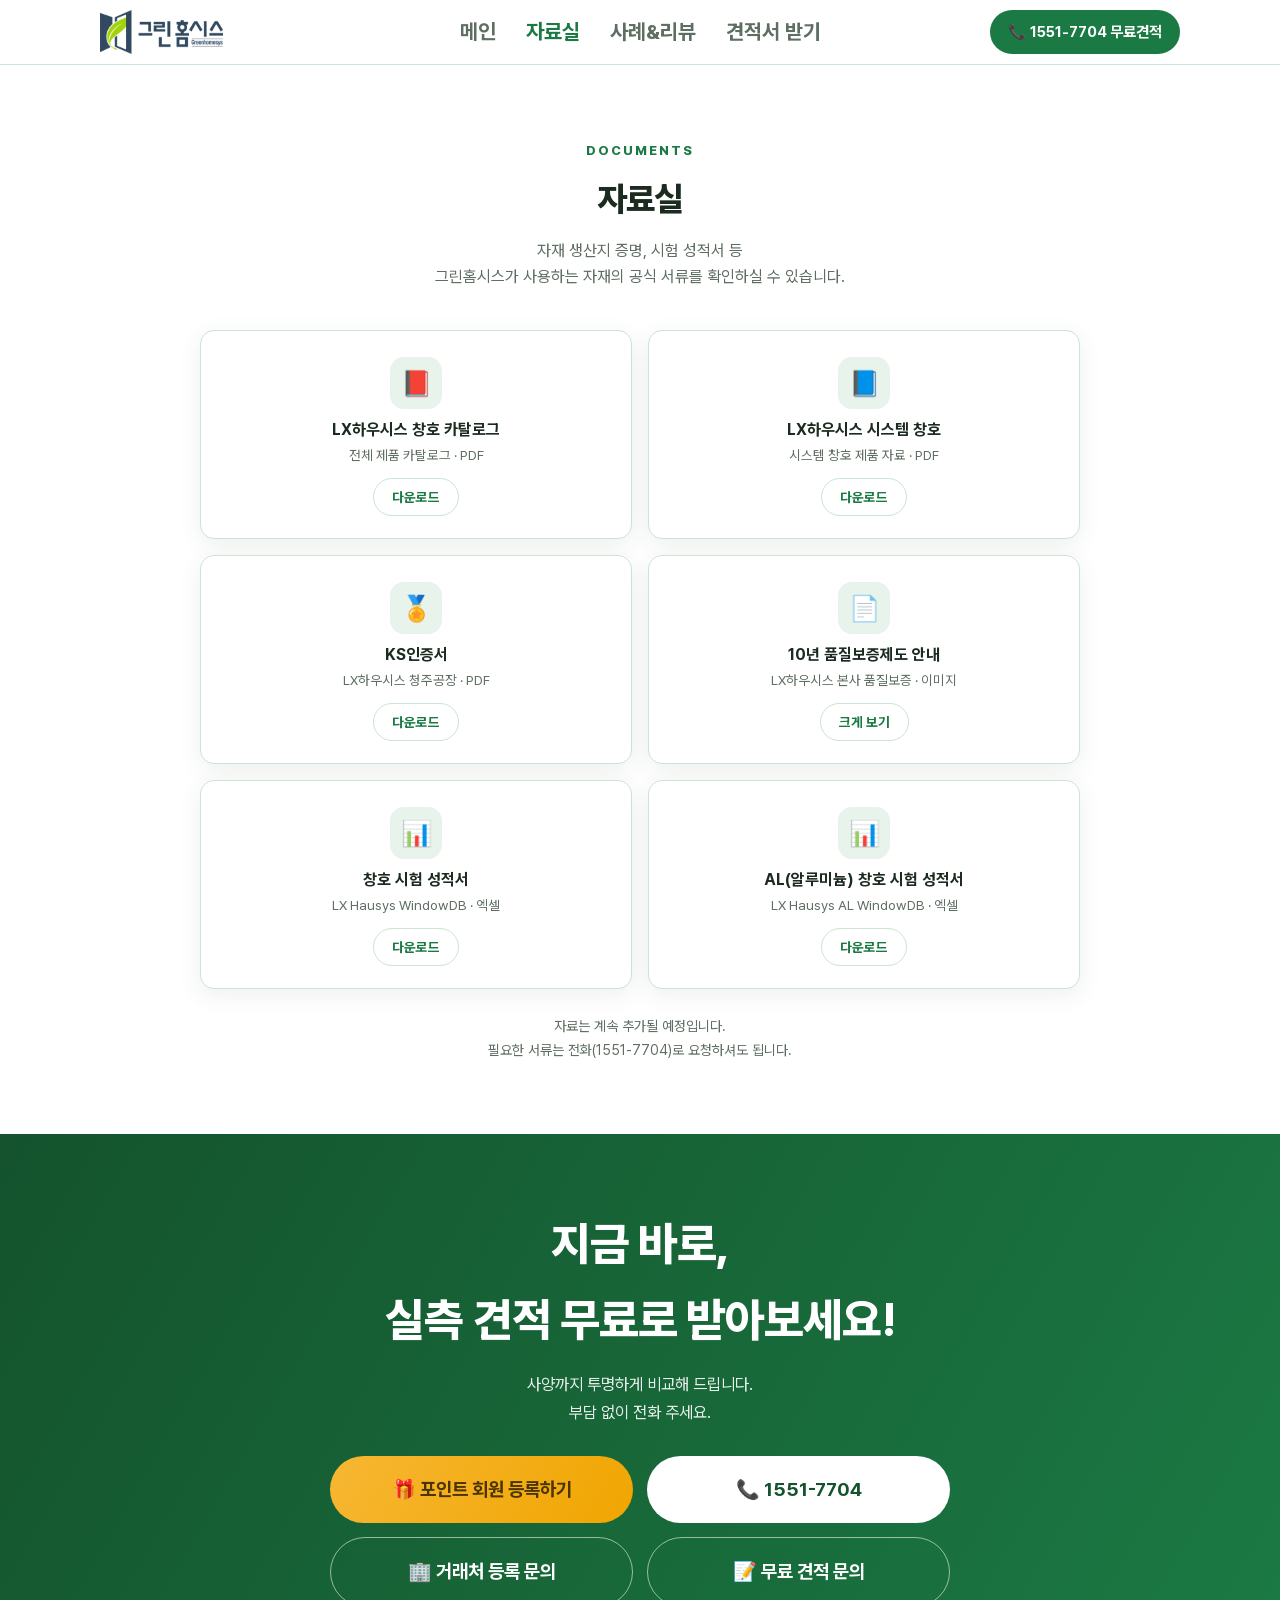
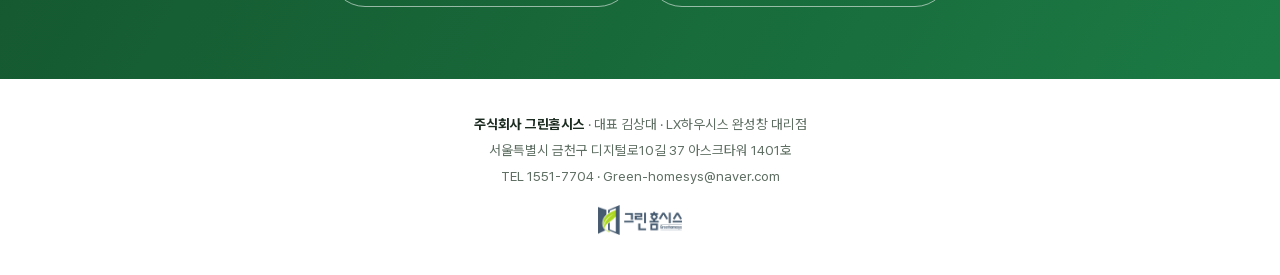
==== archive.html @ 927164d3 "가견적서(견적서 받기) 기능 추가 — 영업 페이지용 로그인이 없는 영업 페이지(gh-gp.replit.app)에서, 고객이 휴대폰 번호+문자 인증으로 본인의 가견적서만 보고 마음에" ====
<!DOCTYPE html>
<html lang="ko">
<head>
<meta charset="UTF-8">
<meta name="viewport" content="width=device-width, initial-scale=1.0">
<title>자료실 — 그린홈시스 | LX하우시스 완성창 대리점</title>
<meta name="description" content="그린홈시스 자료실 — 자재 생산지 증명, 시험 성적서, 품질보증서 등 공식 서류 모음">
<meta property="og:title" content="자료실 — 그린홈시스 공식 서류 모음">
<meta property="og:description" content="자재 생산지 증명, 시험 성적서, 품질보증서 등 공식 서류를 한곳에서 확인하세요">
<meta property="og:url" content="https://gh-gp.replit.app/archive.html">
<meta property="og:type" content="website">
<meta property="og:image" content="https://gh-gp.replit.app/assets/og-point.jpg">
<meta property="og:image:type" content="image/jpeg">
<meta property="og:image:width" content="1200">
<meta property="og:image:height" content="630">
<meta property="og:image:alt" content="포인트 적립 서비스 OPEN! 고객 등록만 하셔도 첫 회원가입 포인트를 적립해드립니다.">
<meta name="twitter:card" content="summary_large_image">
<meta name="twitter:image" content="https://gh-gp.replit.app/assets/og-point.jpg">
<link rel="icon" type="image/png" sizes="96x96" href="assets/favicon-96.png">
<link rel="apple-touch-icon" href="assets/apple-touch-icon.png">
<link rel="preload" as="font" type="font/woff2" href="assets/fonts/pretendard-core.woff2" crossorigin>
<style>
/* Pretendard Variable — 자체 호스팅 서브셋
   core: 현재 사이트에서 쓰는 글자 (즉시 로드)
   ext : KS X 1001 상용 한글 나머지 (새 글자가 생길 때만 브라우저가 자동 다운로드)
   문구 수정으로 새 글자가 추가되면 ext가 자동으로 커버하므로 재생성은 필수 아님 */
@font-face {
  font-family: "Pretendard Variable";
  font-style: normal;
  font-weight: 400 800;
  font-display: swap;
  src: url("assets/fonts/pretendard-ext.woff2") format("woff2");
  unicode-range: U+AC00-D7A3;
}
@font-face {
  font-family: "Pretendard Variable";
  font-style: normal;
  font-weight: 400 800;
  font-display: swap;
  src: url("assets/fonts/pretendard-core.woff2") format("woff2");
  unicode-range: U+0020-007E,U+00A0-00FF,U+2013-2015,U+2018-2019,U+201C-201D,U+2026,U+20A9,U+2103,U+2190-2193,U+2460-2464,U+2500,U+2550,U+2605,U+26A1,U+2713,U+2715,U+2B50,U+33A1,U+AC00,U+AC04,U+AC10,U+AC15,U+AC19,U+AC1C-AC1D,U+AC70-AC71,U+AC74,U+AC80,U+AC8C,U+ACA8-ACA9,U+ACAC,U+ACB0,U+ACBD,U+ACC4,U+ACE0,U+ACF3,U+ACF5,U+ACFC,U+AD00,U+AD50,U+AD6C-AD6D,U+ADDC,U+ADF8,U+AE00,U+AE08-AE09,U+AE30,U+AE38,U+AE40,U+AE4C,U+AED8,U+AFB8,U+B05D,U+B098,U+B0A8,U+B0B4,U+B118,U+B124,U+B144,U+B192,U+B204,U+B284,U+B294,U+B2A5,U+B2C8,U+B2CC,U+B2D8,U+B2E4,U+B2E8,U+B2EB-B2EC,U+B2F4,U+B2F9,U+B300,U+B354,U+B370,U+B3C4,U+B3CC,U+B3D9,U+B418,U+B420,U+B429,U+B450,U+B458,U+B4DC,U+B4E0,U+B4E4,U+B4F1,U+B514,U+B54C,U+B77C,U+B780,U+B798,U+B79C,U+B7AB,U+B7EC,U+B7FC,U+B807,U+B824,U+B835,U+B840,U+B85C-B85D,U+B864,U+B8CC,U+B8E8,U+B958,U+B974,U+B978,U+B97C,U+B984-B985,U+B9AC,U+B9B0,U+B9B4,U+B9BC-B9BD,U+B9BF,U+B9C8,U+B9CC,U+B9DD-B9DE,U+B9E4,U+BA38,U+BA54,U+BA74,U+BA85,U+BAA8-BAA9,U+BAB8,U+BB34,U+BB38,U+BB50,U+BBF8,U+BC00,U+BC0F,U+BC14-BC15,U+BC18,U+BC1B-BC1D,U+BC29,U+BC30,U+BC34,U+BC84,U+BC8C,U+BCA0,U+BCA4,U+BCBD,U+BCC0,U+BCC4,U+BCF4-BCF5,U+BCF8,U+BCFC,U+BD80,U+BD84,U+BDF0,U+BE0C,U+BE14,U+BE44,U+BE4C,U+C0AC,U+C0B0,U+C0C1,U+C0C8,U+C0DD,U+C0E4,U+C0F7,U+C11C,U+C124,U+C131,U+C138,U+C140,U+C154,U+C158,U+C18C-C18D,U+C1A1,U+C218,U+C228,U+C2A4,U+C2B5,U+C2DC-C2DD,U+C2E0,U+C2E4,U+C313,U+C36C,U+C378,U+C4F8,U+C529,U+C544,U+C548,U+C54C,U+C555,U+C561,U+C57D,U+C591,U+C5B4,U+C5C5-C5C6,U+C5D0-C5D1,U+C5D8,U+C5EC,U+C5F0,U+C5F4,U+C601,U+C608,U+C624,U+C635,U+C640,U+C644,U+C65C,U+C694,U+C6A9,U+C6B0,U+C6B4,U+C6B8,U+C6CC,U+C6D0,U+C6D4,U+C6E8,U+C6F0,U+C6F9,U+C704,U+C720,U+C728,U+C73C,U+C740,U+C744,U+C74C,U+C758,U+C774,U+C778,U+C77C,U+C784-C785,U+C788,U+C790-C791,U+C7A0,U+C7A5,U+C7AC,U+C801,U+C804,U+C810-C811,U+C815,U+C81C,U+C870-C871,U+C881,U+C885,U+C88B,U+C8E0,U+C8FC-C8FD,U+C900,U+C904,U+C911,U+C988-C989,U+C99D,U+C9C0-C9C1,U+C9C4,U+C9C8,U+C9D1,U+C9D5,U+CC28,U+CC3D-CC3E,U+CC45,U+CC59,U+CC98,U+CC9C,U+CCA0,U+CCAB,U+CCAD,U+CCB4,U+CD08,U+CD5C,U+CD94-CD95,U+CDA4,U+CDB0,U+CE21,U+CE58,U+CE6D,U+CE74,U+CEEC,U+CEF4,U+CEF7,U+CF54,U+CFE0,U+D034,U+D06C,U+D0C0,U+D0C8,U+D0DC-D0DD,U+D0ED,U+D130,U+D138,U+D14C,U+D15C,U+D1B1,U+D22C,U+D230,U+D29C,U+D2B8-D2B9,U+D2BC,U+D300,U+D305,U+D30C,U+D314,U+D329,U+D398,U+D3EC-D3ED,U+D3F0,U+D3FC,U+D45C,U+D478,U+D488,U+D504,U+D508,U+D50C,U+D544,U+D558,U+D55C,U+D560,U+D568-D569,U+D574,U+D589,U+D5D8,U+D5E4,U+D604,U+D615,U+D61C,U+D638,U+D63C,U+D648,U+D654-D655,U+D65C,U+D669,U+D68C,U+D69F,U+D6C4,U+D734,U+D788,U+1F310,U+1F381,U+1F3C5,U+1F3E2,U+1F4C4,U+1F4CA,U+1F4D5-1F4D6,U+1F4D8,U+1F4DD-1F4DE,U+1F4F7,U+1F91D;
}
</style>
<style>
  :root {
    --green: #1b7a44;
    --green-deep: #14532d;
    --green-soft: #e8f3eb;
    --green-line: #cde3d3;
    --amber: #f0a500;
    --amber-soft: #fdf3d7;
    --lx-red: #a6242f;
    --ink: #1b2b20;
    --muted: #5e6e62;
    --bg: #ffffff;
    --bg-alt: #f4f8f4;
    --radius: 14px;
    --shadow: 0 6px 24px rgba(20, 60, 35, .08);
  }
  * { box-sizing: border-box; margin: 0; padding: 0; }
  html { scroll-behavior: smooth; scroll-padding-top: 76px; }
  body {
    font-family: "Pretendard Variable", Pretendard, "Apple SD Gothic Neo", "Noto Sans KR", "Malgun Gothic", sans-serif;
    color: var(--ink);
    background: var(--bg);
    line-height: 1.65;
    word-break: keep-all;
  }
  img { max-width: 100%; height: auto; display: block; }
  a { color: inherit; text-decoration: none; }
  .container { max-width: 1120px; margin: 0 auto; padding: 0 20px; }

  /* ───────── header ───────── */
  .gnb {
    position: sticky; top: 0; z-index: 50;
    background: rgba(255,255,255,.92);
    backdrop-filter: blur(10px);
    border-bottom: 1px solid var(--green-line);
  }
  .gnb-inner {
    display: flex; align-items: center; gap: 28px;
    height: 64px;
    position: relative;
  }
  /* 데스크톱: 메뉴를 화면 정중앙에 고정 */
  @media (min-width: 901px) {
    .gnb nav { position: absolute; left: 50%; transform: translateX(-50%); margin-left: 0; }
  }
  .logo { display: flex; align-items: center; gap: 9px; font-size: 19px; font-weight: 800; letter-spacing: -.02em; }
  .logo-img { height: 44px; width: auto; }
  .gnb nav { display: flex; gap: 30px; margin-left: auto; font-size: 21px; font-weight: 700; color: var(--muted); }
  .gnb nav a { white-space: nowrap; display: inline-flex; align-items: center; min-height: 44px; }
  .gnb nav a:hover, .gnb nav a.active { color: var(--green); }
  .gnb-call {
    display: inline-flex; align-items: center; gap: 8px;
    background: var(--green); color: #fff;
    font-weight: 700; font-size: 15px;
    padding: 10px 18px; border-radius: 999px;
    transition: background .15s;
    white-space: nowrap;
  }
  .gnb-call:hover { background: var(--green-deep); }

  /* ───────── hero ───────── */
  .hero {
    background:
      radial-gradient(640px 420px at 20% 82%, rgba(27,122,68,.13), transparent 70%),
      linear-gradient(180deg, var(--bg-alt) 0%, #ffffff 100%);
    overflow: hidden;
  }
  .hero-inner {
    display: grid; grid-template-columns: .95fr 1.05fr;
    grid-template-rows: 1fr auto auto 1fr;
    column-gap: 48px;
    padding: 84px 0 0;
  }
  .hero-visual { grid-column: 1; grid-row: 1 / 5; align-self: end; }
  .hero-copy { grid-column: 2; grid-row: 2; }
  .hero-ctas { grid-column: 2; grid-row: 3; margin-top: 4px; margin-bottom: 24px; }
  .hero-eyebrow {
    font-size: 19px; font-weight: 800; letter-spacing: .02em;
    color: var(--green-deep);
    margin-bottom: 14px;
  }
  .hero-eyebrow em { font-style: normal; color: var(--amber); margin-right: 4px; }
  .hero h1 {
    font-size: clamp(36px, 5vw, 60px);
    line-height: 1.2; font-weight: 800; letter-spacing: -.03em;
    margin-bottom: 20px;
  }
  .hero h1 .pt { color: var(--green); }
  .hero h1 .open {
    color: var(--amber);
    text-shadow: 0 2px 0 rgba(138, 97, 0, .12);
  }
  .btn-point {
    background: linear-gradient(120deg, #f7b733, var(--amber));
    color: #4a3400;
    font-size: 17px;
  }
  .btn-point:hover { filter: brightness(1.05); }
  .hero-sub { font-size: 19px; color: var(--muted); margin-bottom: 10px; }
  .hero-sub strong { color: var(--green-deep); font-weight: 800; font-size: 1.18em; }
  .hero-sub .instant {
    display: inline-block;
    font-size: 1.55em;
    background-image:
      linear-gradient(110deg, transparent 30%, #58c98b 50%, transparent 70%),
      linear-gradient(var(--green-deep), var(--green-deep));
    background-size: 60% 100%, 100% 100%;
    background-repeat: no-repeat;
    background-position: -150% 0, 0 0;
    -webkit-background-clip: text;
    background-clip: text;
    color: transparent;
    -webkit-text-fill-color: transparent;
    animation: pulse 2s ease-in-out infinite, shine 4.5s linear infinite;
    transform-origin: left center;
  }
  @keyframes pulse { 0%,100% { transform: scale(1); } 50% { transform: scale(1.06); } }
  @keyframes shine { 0% { background-position: -150% 0, 0 0; } 28% { background-position: 250% 0, 0 0; } 100% { background-position: 250% 0, 0 0; } }
  @media (prefers-reduced-motion: reduce) {
    .hero-sub .instant { animation: none; background: none; color: var(--green-deep); -webkit-text-fill-color: currentColor; }
  }
  .m-br { display: none; }
  .hero-ctas { display: flex; justify-content: flex-start; }
  .hero-ctas .btn-point { width: 100%; max-width: 470px; }
  .btn {
    display: inline-flex; align-items: center; justify-content: center; gap: 8px;
    font-weight: 700; font-size: 16px;
    padding: 14px 26px; border-radius: 12px;
    transition: transform .12s, background .15s;
  }
  .btn:active { transform: scale(.97); }
  .btn-primary { background: var(--green); color: #fff; }
  .btn-primary:hover { background: var(--green-deep); }
  .btn-ghost { background: #fff; color: var(--green); border: 1.5px solid var(--green-line); }
  .btn-ghost:hover { border-color: var(--green); }
  .hero-visual { position: relative; }
  .hero-visual img {
    width: 100%;
    max-width: 545px;
    margin: 0 auto;
    filter: drop-shadow(0 18px 28px rgba(20, 60, 35, .18));
  }
  .float-chip {
    position: absolute;
    background: #fff; border: 1px solid var(--green-line);
    border-radius: 999px;
    font-weight: 800; font-size: 14px; color: var(--green);
    padding: 8px 15px;
    box-shadow: 0 4px 14px rgba(20,60,35,.14);
    animation: bob 3.2s ease-in-out infinite;
  }
  .float-chip.p1 { top: 2%; left: 4%; }
  .float-chip.p2 { top: 14%; right: 2%; animation-delay: -1.6s; }
  @keyframes bob { 0%,100% { transform: translateY(0); } 50% { transform: translateY(-8px); } }
  @media (prefers-reduced-motion: reduce) { .float-chip { animation: none; } }

  /* ───────── sections common ───────── */
  section { padding: 72px 0; }
  .sec-head { text-align: center; margin-bottom: 40px; }
  .eyebrow {
    display: inline-block;
    font-size: 13px; font-weight: 800; letter-spacing: .16em;
    color: var(--green); text-transform: uppercase;
    margin-bottom: 10px;
  }
  .sec-head h2 { font-size: clamp(24px, 3vw, 34px); font-weight: 800; letter-spacing: -.02em; margin-bottom: 10px; }
  .sec-head p { color: var(--muted); font-size: 16px; max-width: 58ch; margin: 0 auto; }

  /* ───────── webtoon ───────── */
  .toon { background: var(--bg-alt); }
  .toon-grid { display: grid; grid-template-columns: repeat(4, 1fr); gap: 14px; }
  .toon-cut { position: relative; cursor: zoom-in; border-radius: var(--radius); overflow: hidden; box-shadow: var(--shadow); transition: transform .15s; }
  .toon-cut:hover { transform: translateY(-4px); }
  .toon-cut .num {
    position: absolute; top: 10px; left: 10px;
    width: 28px; height: 28px; border-radius: 999px;
    background: var(--green); color: #fff;
    font-size: 14px; font-weight: 800;
    display: grid; place-items: center;
    box-shadow: 0 2px 8px rgba(0,0,0,.2);
  }
  .toon-hint { text-align: center; margin-top: 18px; color: var(--muted); font-size: 14px; }
  .process-fig { max-width: 900px; margin: 32px auto 0; }

  /* ───────── LX trust ───────── */
  .lx-cards { display: grid; grid-template-columns: repeat(3, 1fr); gap: 16px; margin-bottom: 36px; }

  /* 시공 사례 마퀴 밴드 */
  .lx-band { height: 260px; overflow: hidden; margin-bottom: 40px; }
  .lx-marquee-track { display: flex; height: 100%; width: max-content; animation: marquee 60s linear infinite; }
  .lx-marquee-track img { height: 100%; width: auto; max-width: none; }
  @keyframes marquee { from { transform: translateX(0); } to { transform: translateX(-50%); } }
  @media (prefers-reduced-motion: reduce) { .lx-marquee-track { animation: none; } }

  .warranty-box {
    display: grid; grid-template-columns: 1fr 1.05fr;
    gap: 32px; align-items: center;
    max-width: 900px; margin: 0 auto 40px;
  }
  .warranty-copy h3 { font-size: 22px; font-weight: 800; letter-spacing: -.02em; margin-bottom: 10px; }
  .warranty-copy h3 em { font-style: normal; color: var(--lx-red); }
  .warranty-copy > p { color: var(--muted); font-size: 15.5px; margin-bottom: 14px; }
  .warranty-copy ul { list-style: none; display: grid; gap: 8px; margin-bottom: 14px; }
  .warranty-copy li { padding-left: 24px; position: relative; font-size: 15.5px; }
  .warranty-copy li::before { content: "✓"; position: absolute; left: 0; color: var(--green); font-weight: 800; }
  .warranty-copy .hint { color: var(--muted); font-size: 13px; }
  .lx-card {
    background: #fff; border: 1px solid var(--green-line);
    border-radius: var(--radius); padding: 26px 24px;
    box-shadow: var(--shadow);
  }
  .lx-card .ico {
    width: 46px; height: 46px; border-radius: 12px;
    background: var(--green-soft);
    display: grid; place-items: center;
    font-size: 22px; margin-bottom: 14px;
  }
  .lx-card h3 { font-size: 18px; font-weight: 800; margin-bottom: 6px; }
  .lx-card h3 em { font-style: normal; color: var(--lx-red); }
  .lx-card p { font-size: 14.5px; color: var(--muted); }

  .catalog-cta { display: flex; justify-content: flex-start; margin: 20px 0 0; }
  .catalog-cta .btn {
    font-size: 17px; padding: 16px 34px;
    background: var(--lx-red);
  }
  .catalog-cta .btn:hover { background: #8c1d27; }
  .fig { background: #fff; border: 1px solid var(--green-line); border-radius: var(--radius); overflow: hidden; box-shadow: var(--shadow); cursor: zoom-in; }
  .fig figcaption {
    padding: 13px 16px; font-size: 14.5px; font-weight: 700;
    border-top: 1px solid var(--green-line);
    display: flex; align-items: center; gap: 8px;
  }
  .fig figcaption::after { content: "크게 보기 +"; margin-left: auto; font-weight: 600; font-size: 12.5px; color: var(--muted); }

  /* 홈페이지·전화 버튼 */
  .namecard-btns { display: flex; gap: 16px; justify-content: center; max-width: 760px; margin: 28px auto 0; }
  .namecard-btns .btn { flex: 1; max-width: 360px; font-size: 19px; padding: 20px 24px; border-radius: 14px; }
  .btn-white { background: #fff; color: var(--green-deep); }
  .btn-white:hover { background: var(--green-soft); }

  /* ───────── promo ───────── */
  .promo { background: var(--bg-alt); }
  /* 두 포스터 비율에 맞춰 컬럼 폭 배분 → 이미지 높이 동일 */
  .promo-grid { display: grid; grid-template-columns: 1fr .952fr; gap: 20px; align-items: stretch; }
  .promo-card {
    background: #fff; border-radius: var(--radius);
    overflow: hidden; border: 1px solid var(--green-line);
    box-shadow: var(--shadow);
  }
  .promo-card .head { display: flex; align-items: center; gap: 10px; padding: 16px 18px; }
  .promo-card .head h3 { font-size: 17px; font-weight: 800; }
  .badge { font-size: 12.5px; font-weight: 800; padding: 4px 12px; border-radius: 999px; white-space: nowrap; }
  .badge-always { background: var(--green-soft); color: var(--green-deep); }
  .badge-month { background: var(--amber-soft); color: #8a6100; }
  .promo-card img { cursor: zoom-in; width: 100%; }
  .promo-note { text-align: center; color: var(--muted); font-size: 14px; margin-top: 20px; }
  .coupon-head { text-align: center; margin: 56px 0 22px; }
  .coupon-head h3 { font-size: clamp(20px, 2.2vw, 26px); font-weight: 800; letter-spacing: -.02em; margin-bottom: 8px; }
  .coupon-head p { color: var(--muted); font-size: 15px; }
  .coupon-grid { display: grid; grid-template-columns: 1fr 1fr; gap: 20px; align-items: stretch; }

  /* ───────── closing cta ───────── */
  .closing {
    background: linear-gradient(120deg, var(--green-deep), var(--green));
    color: #fff; text-align: center;
    padding: 72px 20px;
  }
  .closing h2 { font-size: clamp(30px, 4vw, 46px); font-weight: 800; letter-spacing: -.02em; margin-bottom: 14px; }
  .closing p { opacity: .9; margin-bottom: 30px; font-size: 16.5px; }
  .closing .btn { font-size: 19px; padding: 18px 38px; border-radius: 999px; }
  .closing-btns { display: grid; grid-template-columns: repeat(2, minmax(0, 1fr)); gap: 14px; max-width: 620px; margin: 0 auto; }
  .closing .btn-line { border: 1.5px solid rgba(255,255,255,.55); color: #fff; }
  .closing .btn-line:hover { border-color: #fff; background: rgba(255,255,255,.1); }

  footer { padding: 34px 0 40px; text-align: center; color: var(--muted); font-size: 13.5px; }
  footer b { color: var(--ink); }
  footer p { margin-bottom: 4px; }
  .footer-logo { height: 30px; width: auto; margin: 18px auto 0; opacity: .9; }

  /* floating call (mobile) */
  .float-call {
    position: fixed; left: 16px; right: 16px; bottom: 16px; z-index: 60;
    display: none;
    align-items: center; justify-content: center; gap: 10px;
    background: var(--green); color: #fff;
    font-size: 17px; font-weight: 800;
    padding: 16px; border-radius: 14px;
    box-shadow: 0 8px 24px rgba(20,60,35,.35);
    opacity: 0; transform: translateY(130%);
    transition: transform .35s ease, opacity .35s ease;
    pointer-events: none;
  }
  .float-call.show { opacity: 1; transform: none; pointer-events: auto; }
  @media (prefers-reduced-motion: reduce) { .float-call { transition: none; } }

  /* lightbox */
  .lightbox {
    position: fixed; inset: 0; z-index: 100;
    background: rgba(12, 22, 15, .88);
    display: none; align-items: flex-start; justify-content: center;
    overflow-y: auto; padding: 30px 16px;
    cursor: zoom-out;
  }
  .lightbox.open { display: flex; }
  .lightbox img { max-width: min(920px, 100%); border-radius: 10px; margin: auto; }
  .lightbox .close {
    position: fixed; top: 18px; right: 22px;
    color: #fff; font-size: 34px; line-height: 1;
    background: none; border: none; cursor: pointer;
  }

  /* ───────── responsive ───────── */
  /* 데스크톱: 히어로 버튼 확대 */
  @media (min-width: 901px) {
    .hero-ctas .btn { font-size: 21px; padding: 24px 36px; border-radius: 16px; }
  }

  /* 태블릿: 웹툰 4컷을 2×2로 */
  @media (max-width: 1120px) {
    .toon-grid { grid-template-columns: repeat(2, 1fr); max-width: 760px; margin: 0 auto; }
  }

  /* 모바일·세로 태블릿 */
  @media (max-width: 900px) {
    .gnb-call { display: none; }
    .gnb nav { gap: 14px; font-size: 17px; }
    .hero-copy { text-align: center; }
    .hero-sub { margin-left: auto; margin-right: auto; }
    .hero-ctas { justify-content: center; }
    .hero-ctas .btn-point { width: 86%; }
    /* 특징 카드 3개를 한 줄에 컴팩트하게 */
    .lx-cards { gap: 10px; margin-bottom: 24px; }
    .lx-band { height: 170px; margin-bottom: 28px; }
    .process-fig { overflow-x: auto; -webkit-overflow-scrolling: touch; }
    .process-fig img { height: 240px; width: auto; max-width: none; }
    .namecard-btns { flex-direction: column; align-items: center; gap: 12px; max-width: 420px; }
    .namecard-btns .btn { width: 100%; }
    .warranty-box { grid-template-columns: 1fr; gap: 18px; margin-bottom: 32px; }
    .catalog-cta { justify-content: center; }
    .lx-card { padding: 16px 8px; text-align: center; }
    .lx-card .ico { width: 38px; height: 38px; font-size: 18px; margin: 0 auto 8px; border-radius: 10px; }
    .lx-card h3 { font-size: 14px; margin-bottom: 0; }
    .lx-card p { display: none; }
    .hero-inner { grid-template-columns: 1fr; grid-template-rows: none; gap: 8px; padding: 44px 0 34px; }
    .hero-ctas { margin-bottom: 0; }
    .hero-copy { grid-column: 1; grid-row: auto; order: 1; }
    .m-br { display: inline; }
    .hero-sub strong { font-size: 1em; }
    .hero-visual { grid-column: 1; grid-row: auto; order: 2; max-width: 340px; margin: 0 auto; }
    .hero-ctas { grid-column: 1; grid-row: auto; order: 3; margin-top: 18px; }
    .float-chip.p1 { left: 0; }
    .float-chip.p2 { right: 0; }
    .catalog-cta { margin-bottom: 40px; }
    .catalog-cta .btn { width: 100%; max-width: 420px; }
    .float-call { display: flex; }
    section { padding: 56px 0; }
    footer { padding-bottom: 110px; }
  }

  /* 좁은 모바일: 그리드 한 줄로, 버튼 전체 폭 */
  @media (max-width: 640px) {
    .closing-btns { max-width: 420px; gap: 12px; }
    .closing .btn { width: 100%; padding-left: 12px; padding-right: 12px; }
    .closing .btn-point, .closing .btn-white { grid-column: 1 / -1; }
    .closing .btn-line { font-size: 15px; }
    .toon-grid { grid-template-columns: 1fr; gap: 16px; max-width: 460px; }
    .promo-grid { grid-template-columns: 1fr; max-width: 520px; margin: 0 auto; }
    .coupon-grid { grid-template-columns: 1fr; max-width: 520px; margin: 0 auto; }
    .namecard-btns .btn { flex: 1 1 100%; }
  }

  /* 초소형 화면: 헤더 압축 */
  @media (max-width: 380px) {
    .gnb-inner { gap: 8px; height: 56px; }
    .logo-img { height: 30px; }
    .gnb nav { gap: 10px; font-size: 15px; }
    .gnb-call { font-size: 13px; padding: 8px 12px; }
    .hero h1 { font-size: 30px; }
  }
</style>
<style>
  .archive { min-height: 60vh; }
  /* 데스크톱: 2개씩 3줄 배치 */
  .doc-list { display: grid; grid-template-columns: repeat(2, 1fr); gap: 16px; max-width: 880px; margin: 0 auto; }
  .doc-item {
    display: flex; flex-direction: column; align-items: center; justify-content: flex-start;
    text-align: center; gap: 10px;
    background: #fff; border: 1px solid var(--green-line);
    border-radius: var(--radius); padding: 26px 18px 22px;
    box-shadow: var(--shadow);
    transition: transform .12s, border-color .15s;
    cursor: pointer;
  }
  .doc-item:hover { transform: translateY(-2px); border-color: var(--green); }
  .doc-ico {
    width: 52px; height: 52px; border-radius: 14px; flex: none;
    background: var(--green-soft);
    display: grid; place-items: center; font-size: 25px;
  }
  .doc-info { min-width: 0; }
  .doc-info b { display: block; font-size: 16px; line-height: 1.4; }
  .doc-info small { color: var(--muted); font-size: 13.5px; }
  .doc-act {
    margin-top: auto; flex: none;
    font-size: 13.5px; font-weight: 700; color: var(--green);
    border: 1.5px solid var(--green-line); border-radius: 999px;
    padding: 7px 18px; white-space: nowrap;
  }
  .doc-item:hover .doc-act { border-color: var(--green); }
  .doc-note { text-align: center; color: var(--muted); font-size: 14px; margin-top: 26px; }
  /* 모바일: 한 줄씩 가로형 카드로 */
  @media (max-width: 760px) {
    .doc-list { grid-template-columns: 1fr; max-width: 520px; gap: 14px; }
    .doc-item {
      flex-direction: row; text-align: left; align-items: center;
      gap: 14px; padding: 15px 16px;
    }
    .doc-ico { width: 46px; height: 46px; border-radius: 12px; font-size: 22px; }
    .doc-act { margin-top: 0; margin-left: auto; }
  }
  @media (max-width: 480px) {
    .doc-act { display: none; }
  }
</style>
</head>
<body>

<header class="gnb">
  <div class="container gnb-inner">
    <a class="logo" href="index.html">
      <img class="logo-img" src="assets/logo.webp" width="370" height="132" alt="그린홈시스 로고">
    </a>
    <nav>
      <a href="index.html">메인</a>
      <a href="archive.html" class="active">자료실</a>
      <a href="reviews.html">사례&amp;리뷰</a>
      <a href="quote.html">견적서 받기</a>
    </nav>
    <a class="gnb-call" href="tel:1551-7704" style="margin-left:auto;">📞 1551-7704 무료견적</a>
  </div>
</header>

<section class="archive">
  <div class="container">
    <div class="sec-head">
      <span class="eyebrow">Documents</span>
      <h2>자료실</h2>
      <p>자재 생산지 증명, 시험 성적서 등<br>그린홈시스가 사용하는 자재의 공식 서류를 확인하실 수 있습니다.</p>
    </div>

    <div class="doc-list">
      <!-- 새 자료 추가: 아래 doc-item 블록을 복사해 파일 경로·제목만 바꾸면 됩니다.
           PDF는 href+download, 이미지는 data-full(라이트박스)로 연결하세요. -->
      <a class="doc-item" href="assets/lx-catalog-2026-09.pdf" download="LX하우시스 카탈로그.pdf">
        <span class="doc-ico">📕</span>
        <span class="doc-info"><b>LX하우시스 창호 카탈로그</b><small>전체 제품 카탈로그 · PDF</small></span>
        <span class="doc-act">다운로드</span>
      </a>
      <a class="doc-item" href="assets/lx-system-window.pdf" download="LX하우시스 시스템 창호.pdf">
        <span class="doc-ico">📘</span>
        <span class="doc-info"><b>LX하우시스 시스템 창호</b><small>시스템 창호 제품 자료 · PDF</small></span>
        <span class="doc-act">다운로드</span>
      </a>
      <a class="doc-item" href="assets/lx-ks-cert.pdf" download="LX하우시스 KS인증서(청주공장).pdf">
        <span class="doc-ico">🏅</span>
        <span class="doc-info"><b>KS인증서</b><small>LX하우시스 청주공장 · PDF</small></span>
        <span class="doc-act">다운로드</span>
      </a>
      <div class="doc-item" data-full="assets/lx-warranty.webp">
        <span class="doc-ico">📄</span>
        <span class="doc-info"><b>10년 품질보증제도 안내</b><small>LX하우시스 본사 품질보증 · 이미지</small></span>
        <span class="doc-act">크게 보기</span>
      </div>
      <a class="doc-item" href="assets/lx-test-report-window.xlsx" download="LX하우시스 창호 시험성적서.xlsx">
        <span class="doc-ico">📊</span>
        <span class="doc-info"><b>창호 시험 성적서</b><small>LX Hausys WindowDB · 엑셀</small></span>
        <span class="doc-act">다운로드</span>
      </a>
      <a class="doc-item" href="assets/lx-test-report-al-window.xlsx" download="LX하우시스 AL 창호 시험성적서.xlsx">
        <span class="doc-ico">📊</span>
        <span class="doc-info"><b>AL(알루미늄) 창호 시험 성적서</b><small>LX Hausys AL WindowDB · 엑셀</small></span>
        <span class="doc-act">다운로드</span>
      </a>
    </div>

    <p class="doc-note">자료는 계속 추가될 예정입니다.<br>필요한 서류는 전화(1551-7704)로 요청하셔도 됩니다.</p>
  </div>
</section>

<div class="closing">
  <h2>지금 바로,<br>실측 견적 무료로 받아보세요!</h2>
  <p>사양까지 투명하게 비교해 드립니다.<br>부담 없이 전화 주세요.</p>
  <div class="closing-btns">
    <a class="btn btn-point" href="https://gh-point.com/" target="_blank" rel="noopener">🎁 포인트 회원 등록하기</a>
    <a class="btn btn-white" href="tel:1551-7704">📞 1551-7704</a>
    <a class="btn btn-line" href="https://greenhomesys.com/%ea%b1%b0%eb%9e%98%ec%b2%98-%eb%93%b1%eb%a1%9d-%ec%9a%94%ec%b2%ad%ec%84%9c/" target="_blank" rel="noopener">🏢 거래처 등록 문의</a>
    <a class="btn btn-line" href="https://greenhomesys.com/%ea%b2%ac%ec%a0%81-%ec%9a%94%ec%b2%ad%ec%84%9c/" target="_blank" rel="noopener">📝 무료 견적 문의</a>
  </div>
</div>

<footer>
  <div class="container">
    <p><b>주식회사 그린홈시스</b> · 대표 김상대 · LX하우시스 완성창 대리점</p>
    <p>서울특별시 금천구 디지털로10길 37 아스크타워 1401호</p>
    <p>TEL 1551-7704 · Green-homesys@naver.com</p>
    <img class="footer-logo" src="assets/logo.webp" width="370" height="132" alt="그린홈시스 로고" loading="lazy">
  </div>
</footer>

<a class="float-call" href="tel:1551-7704">📞 무료 견적 1551-7704</a>

<div class="lightbox" id="lightbox" role="dialog" aria-modal="true" aria-label="이미지 크게 보기">
  <button class="close" aria-label="닫기">×</button>
  <img alt="확대 이미지">
</div>

<script>
  const lb = document.getElementById('lightbox');
  const lbImg = lb.querySelector('img');
  document.querySelectorAll('[data-full]').forEach(el => {
    el.addEventListener('click', () => {
      lbImg.src = el.dataset.full;
      lb.classList.add('open');
      document.body.style.overflow = 'hidden';
    });
  });
  function closeLb() {
    lb.classList.remove('open');
    lbImg.removeAttribute('src');
    document.body.style.overflow = '';
  }
  lb.addEventListener('click', closeLb);
  document.addEventListener('keydown', e => { if (e.key === 'Escape') closeLb(); });

  const floatCall = document.querySelector('.float-call');
  function toggleFloatCall() {
    floatCall.classList.toggle('show', window.scrollY > 120);
  }
  window.addEventListener('scroll', toggleFloatCall, { passive: true });
  toggleFloatCall();
</script>
<!-- 방문 집계 (개인정보 수집 없음). ENDPOINT가 비어 있으면 아무 동작도 하지 않습니다. -->
<script>
(function () {
  // 예비 주소가 필요하면 아래 목록에 한 줄 더 추가하세요.
  // 첫 번째 주소가 어떤 통신망에서 열리지 않으면 다음 주소로 자동 전환합니다.
  var ENDPOINTS = [
    'https://dashboard.greenhomesys.com/collect'
  ];
  var SITE = 'ghgp';  // 이 사이트를 대시보드에서 구분할 이름
  if (!ENDPOINTS.length) return;
  var ENDPOINT = ENDPOINTS[0];
  try {
    var remembered = sessionStorage.getItem('ghgp_ep');
    if (remembered && ENDPOINTS.indexOf(remembered) > -1) ENDPOINT = remembered;
  } catch (e) {}
  try {
    if (location.search.indexOf('notrack=1') > -1) {
      localStorage.setItem('ghgp_notrack', '1');
      notice('이 기기의 방문은 앞으로 집계되지 않습니다.');
    }
    if (location.search.indexOf('notrack=0') > -1) {
      localStorage.removeItem('ghgp_notrack');
      notice('이 기기의 방문 집계를 다시 시작합니다.');
    }
    if (localStorage.getItem('ghgp_notrack') === '1') return;
  } catch (e) {}

  // 제외 설정이 됐는지 눈으로 확인할 수 있게 잠깐 안내를 띄웁니다.
  function notice(msg) {
    document.addEventListener('DOMContentLoaded', function () {
      var el = document.createElement('div');
      el.textContent = msg;
      el.style.cssText = 'position:fixed;left:50%;top:20px;transform:translateX(-50%);z-index:9999;'
        + 'background:#14532d;color:#fff;font-size:15px;font-weight:700;padding:13px 20px;'
        + 'border-radius:10px;box-shadow:0 6px 20px rgba(0,0,0,.25);max-width:90%;text-align:center';
      document.body.appendChild(el);
      setTimeout(function () { el.remove(); }, 4000);
    });
  }

  // 링크에 ?from=blog 같은 표시가 붙어 있으면 유입 경로로 기억해 둡니다.
  var from = '';
  try {
    var qs = new URLSearchParams(location.search);
    from = qs.get('from') || qs.get('utm_source') || '';
    if (from) sessionStorage.setItem('ghgp_from', from);
    else from = sessionStorage.getItem('ghgp_from') || '';
  } catch (e) {}

  // 주소 뒤에 ?selftest=1 을 붙이면 집계가 되는지 화면에 결과를 보여줍니다.
  if (location.search.indexOf('selftest=1') > -1) {
    document.addEventListener('DOMContentLoaded', function () {
      var box = document.createElement('div');
      box.style.cssText = 'position:fixed;left:12px;right:12px;top:12px;z-index:99999;background:#0d1a12;'
        + 'color:#fff;font-size:14px;line-height:1.7;padding:16px 18px;border-radius:12px;'
        + 'box-shadow:0 8px 28px rgba(0,0,0,.35);white-space:pre-wrap;font-family:inherit';
      box.textContent = '집계 자가 진단 중…';
      document.body.appendChild(box);
      var lines = ['[ 집계 자가 진단 ]', '사이트 이름표: ' + SITE];
      if (!ENDPOINTS.length) {
        lines.push('', '결과: 실패 — 이 페이지에 집계 서버 주소가 비어 있습니다.');
        lines.push('배포가 최신이 아닐 수 있습니다. git sync 후 다시 배포해 주세요.');
        box.textContent = lines.join('\n');
        return;
      }
      // 주소를 하나씩 모두 시험해서, 어느 주소가 열리고 어느 주소가 막히는지 보여줍니다.
      var body = JSON.stringify({ site: SITE, page: location.pathname, ref: '', from: 'selftest', event: 'view' });
      var ok = false;      // 저장까지 성공한 주소가 있었는가
      var reached = false; // 서버 응답을 한 번이라도 받았는가
      (function check(n) {
        if (n >= ENDPOINTS.length) {
          // 서버에 닿았는데 저장만 안 된 경우(제외 회선 등)를 연결 실패와 구분합니다.
          lines.push('', ok
            ? '→ 위에서 성공한 주소로 자동 전환되어 앞으로 정상 집계됩니다.'
            : reached
              ? '→ 서버에는 정상적으로 닿았습니다. 저장되지 않은 이유는 위 메시지를 확인하세요.'
              : '→ 모든 주소가 막혀 있습니다. 이 통신망에서 서버에 닿지 못합니다.');
          box.textContent = lines.join('\n');
          return;
        }
        var url = ENDPOINTS[n];
        lines.push('', '[' + (n + 1) + '] ' + url);
        box.textContent = lines.join('\n') + '\n    확인 중…';
        fetch(url, { method: 'POST', headers: { 'Content-Type': 'text/plain' }, body: body })
          .then(function (r) { return r.text().then(function (t) { return { status: r.status, text: t }; }); })
          .then(function (res) {
            reached = true;
            lines.push('    서버 응답 코드: ' + res.status);
            if (res.status === 200 && res.text.indexOf('"saved":true') > -1) {
              ok = true;
              lines.push('    결과: 성공 — 기록이 저장되었습니다.');
              try { sessionStorage.setItem('ghgp_ep', url); } catch (e) {}
            } else if (res.status === 200) {
              lines.push('    결과: 서버에는 닿았지만 저장되지 않았습니다.');
              lines.push('    ' + res.text);
            } else if (res.status === 403) {
              lines.push('    결과: 거부됨 — ALLOW_ORIGIN 에 이 사이트 주소가 없습니다.');
              lines.push('    ' + res.text);
            } else {
              lines.push('    결과: 오류', '    ' + res.text);
            }
            check(n + 1);
          })
          .catch(function (e) {
            lines.push('    결과: 이 주소에는 연결하지 못했습니다. (' + String(e) + ')');
            check(n + 1);
          });
      })(0);
    });
    return;
  }

  function send(event) {
    var data = JSON.stringify({ site: SITE, page: location.pathname, ref: document.referrer, from: from, event: event });
    // 최근에 성공한 주소를 먼저 쓰고, 연결이 안 되면 나머지 주소를 차례로 시도합니다.
    var list = ENDPOINTS.slice();
    var i = list.indexOf(ENDPOINT);
    if (i > 0) { list.splice(i, 1); list.unshift(ENDPOINT); }
    (function attempt(n) {
      if (n >= list.length) return;
      fetch(list[n], { method: 'POST', body: data, keepalive: true, headers: { 'Content-Type': 'text/plain' } })
        .then(function () {
          ENDPOINT = list[n];
          try { sessionStorage.setItem('ghgp_ep', ENDPOINT); } catch (e) {}
        })
        .catch(function () { attempt(n + 1); });
    })(0);
  }

  send('view');

  document.addEventListener('click', function (e) {
    var a = e.target.closest('a, button');
    if (!a) return;
    var href = a.getAttribute('href') || '';
    var name = null;

    if (a.classList.contains('doc-open')) name = a.dataset.dir && a.dataset.dir.indexOf('system') > -1 ? 'system' : 'catalog';
    else if (href.indexOf('tel:') === 0) name = 'call';
    else if (href.indexOf('gh-point.com') > -1) name = 'point';
    else if (href.indexOf('soomgo.com') > -1) name = 'soomgo';
    else if (href.indexOf('blog.naver.com') > -1) name = 'blog';
    else if (a.hasAttribute('download') || a.closest('.doc-item')) name = 'download';
    else if (href.indexOf('%ea%b2%ac%ec%a0%81') > -1) name = 'quote';
    else if (href.indexOf('%ea%b1%b0%eb%9e%98%ec%b2%98') > -1) name = 'partner';
    else if (href.indexOf('greenhomesys.com') > -1) name = 'homepage';

    if (name) send(name);
  }, true);

  var v = document.querySelector('.story-video video');
  if (v) v.addEventListener('play', function once() { send('video'); v.removeEventListener('play', once); });
})();
</script>
</body>
</html>
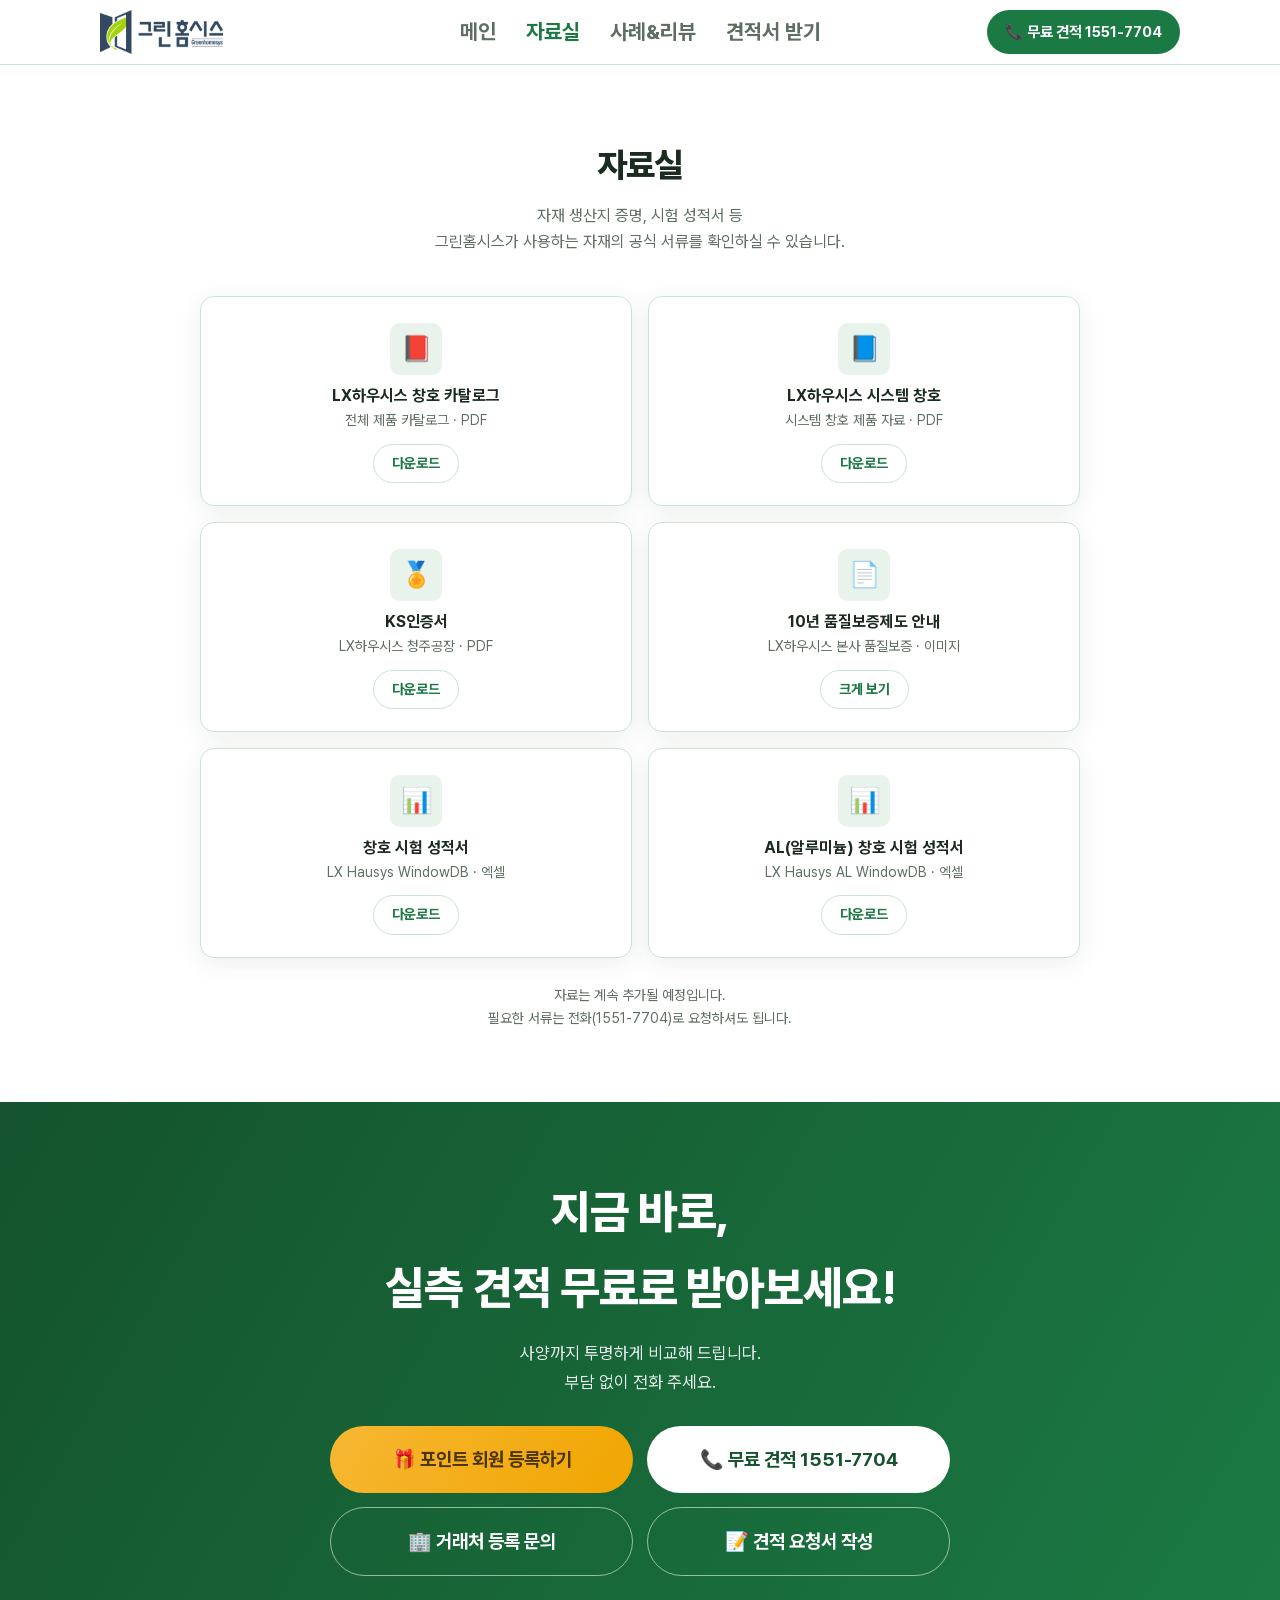
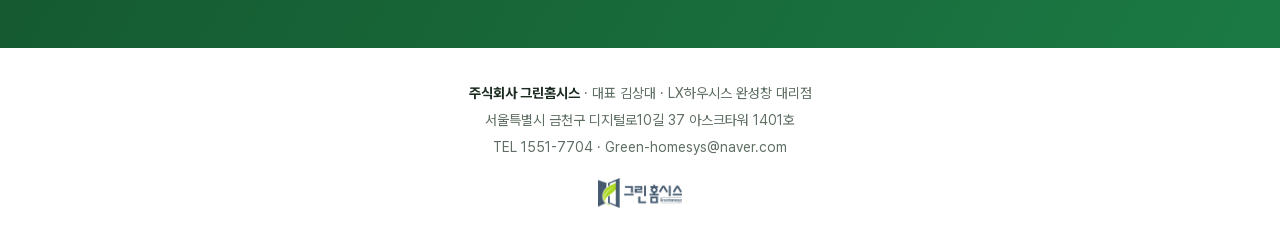
==== commit 49c58f79: "영업 페이지 네 쪽 모양 정리 — 전화 버튼 이름 하나로 · 영어 꼬리표 뺌 · 줄표 뺌 · 모서리 세 가지 · 글자 크기 단계 임송화 2026-10-01 디자인 점검 1·5·6·" ====
--- a/archive.html
+++ b/archive.html
@@ -3,9 +3,9 @@
 <head>
 <meta charset="UTF-8">
 <meta name="viewport" content="width=device-width, initial-scale=1.0">
-<title>자료실 — 그린홈시스 | LX하우시스 완성창 대리점</title>
-<meta name="description" content="그린홈시스 자료실 — 자재 생산지 증명, 시험 성적서, 품질보증서 등 공식 서류 모음">
-<meta property="og:title" content="자료실 — 그린홈시스 공식 서류 모음">
+<title>자료실 | 그린홈시스 · LX하우시스 완성창 대리점</title>
+<meta name="description" content="그린홈시스 자료실: 자재 생산지 증명, 시험 성적서, 품질보증서 등 공식 서류 모음">
+<meta property="og:title" content="자료실: 그린홈시스 공식 서류 모음">
 <meta property="og:description" content="자재 생산지 증명, 시험 성적서, 품질보증서 등 공식 서류를 한곳에서 확인하세요">
 <meta property="og:url" content="https://gh-gp.replit.app/archive.html">
 <meta property="og:type" content="website">
@@ -168,7 +168,7 @@
   .btn {
     display: inline-flex; align-items: center; justify-content: center; gap: 8px;
     font-weight: 700; font-size: 16px;
-    padding: 14px 26px; border-radius: 12px;
+    padding: 14px 26px; border-radius: 999px;
     transition: transform .12s, background .15s;
   }
   .btn:active { transform: scale(.97); }
@@ -200,12 +200,6 @@
   /* ───────── sections common ───────── */
   section { padding: 72px 0; }
   .sec-head { text-align: center; margin-bottom: 40px; }
-  .eyebrow {
-    display: inline-block;
-    font-size: 13px; font-weight: 800; letter-spacing: .16em;
-    color: var(--green); text-transform: uppercase;
-    margin-bottom: 10px;
-  }
   .sec-head h2 { font-size: clamp(24px, 3vw, 34px); font-weight: 800; letter-spacing: -.02em; margin-bottom: 10px; }
   .sec-head p { color: var(--muted); font-size: 16px; max-width: 58ch; margin: 0 auto; }
 
@@ -240,11 +234,11 @@
     gap: 32px; align-items: center;
     max-width: 900px; margin: 0 auto 40px;
   }
-  .warranty-copy h3 { font-size: 22px; font-weight: 800; letter-spacing: -.02em; margin-bottom: 10px; }
+  .warranty-copy h3 { font-size: 21px; font-weight: 800; letter-spacing: -.02em; margin-bottom: 10px; }
   .warranty-copy h3 em { font-style: normal; color: var(--lx-red); }
-  .warranty-copy > p { color: var(--muted); font-size: 15.5px; margin-bottom: 14px; }
+  .warranty-copy > p { color: var(--muted); font-size: 16px; margin-bottom: 14px; }
   .warranty-copy ul { list-style: none; display: grid; gap: 8px; margin-bottom: 14px; }
-  .warranty-copy li { padding-left: 24px; position: relative; font-size: 15.5px; }
+  .warranty-copy li { padding-left: 24px; position: relative; font-size: 16px; }
   .warranty-copy li::before { content: "✓"; position: absolute; left: 0; color: var(--green); font-weight: 800; }
   .warranty-copy .hint { color: var(--muted); font-size: 13px; }
   .lx-card {
@@ -253,14 +247,14 @@
     box-shadow: var(--shadow);
   }
   .lx-card .ico {
-    width: 46px; height: 46px; border-radius: 12px;
+    width: 46px; height: 46px; border-radius: 10px;
     background: var(--green-soft);
     display: grid; place-items: center;
-    font-size: 22px; margin-bottom: 14px;
-  }
-  .lx-card h3 { font-size: 18px; font-weight: 800; margin-bottom: 6px; }
+    font-size: 21px; margin-bottom: 14px;
+  }
+  .lx-card h3 { font-size: 19px; font-weight: 800; margin-bottom: 6px; }
   .lx-card h3 em { font-style: normal; color: var(--lx-red); }
-  .lx-card p { font-size: 14.5px; color: var(--muted); }
+  .lx-card p { font-size: 15px; color: var(--muted); }
 
   .catalog-cta { display: flex; justify-content: flex-start; margin: 20px 0 0; }
   .catalog-cta .btn {
@@ -270,15 +264,15 @@
   .catalog-cta .btn:hover { background: #8c1d27; }
   .fig { background: #fff; border: 1px solid var(--green-line); border-radius: var(--radius); overflow: hidden; box-shadow: var(--shadow); cursor: zoom-in; }
   .fig figcaption {
-    padding: 13px 16px; font-size: 14.5px; font-weight: 700;
+    padding: 13px 16px; font-size: 15px; font-weight: 700;
     border-top: 1px solid var(--green-line);
     display: flex; align-items: center; gap: 8px;
   }
-  .fig figcaption::after { content: "크게 보기 +"; margin-left: auto; font-weight: 600; font-size: 12.5px; color: var(--muted); }
+  .fig figcaption::after { content: "크게 보기 +"; margin-left: auto; font-weight: 600; font-size: 13px; color: var(--muted); }
 
   /* 홈페이지·전화 버튼 */
   .namecard-btns { display: flex; gap: 16px; justify-content: center; max-width: 760px; margin: 28px auto 0; }
-  .namecard-btns .btn { flex: 1; max-width: 360px; font-size: 19px; padding: 20px 24px; border-radius: 14px; }
+  .namecard-btns .btn { flex: 1; max-width: 360px; font-size: 19px; padding: 20px 24px; border-radius: 999px; }
   .btn-white { background: #fff; color: var(--green-deep); }
   .btn-white:hover { background: var(--green-soft); }
 
@@ -293,7 +287,7 @@
   }
   .promo-card .head { display: flex; align-items: center; gap: 10px; padding: 16px 18px; }
   .promo-card .head h3 { font-size: 17px; font-weight: 800; }
-  .badge { font-size: 12.5px; font-weight: 800; padding: 4px 12px; border-radius: 999px; white-space: nowrap; }
+  .badge { font-size: 13px; font-weight: 800; padding: 4px 12px; border-radius: 999px; white-space: nowrap; }
   .badge-always { background: var(--green-soft); color: var(--green-deep); }
   .badge-month { background: var(--amber-soft); color: #8a6100; }
   .promo-card img { cursor: zoom-in; width: 100%; }
@@ -310,13 +304,13 @@
     padding: 72px 20px;
   }
   .closing h2 { font-size: clamp(30px, 4vw, 46px); font-weight: 800; letter-spacing: -.02em; margin-bottom: 14px; }
-  .closing p { opacity: .9; margin-bottom: 30px; font-size: 16.5px; }
+  .closing p { opacity: .9; margin-bottom: 30px; font-size: 17px; }
   .closing .btn { font-size: 19px; padding: 18px 38px; border-radius: 999px; }
   .closing-btns { display: grid; grid-template-columns: repeat(2, minmax(0, 1fr)); gap: 14px; max-width: 620px; margin: 0 auto; }
   .closing .btn-line { border: 1.5px solid rgba(255,255,255,.55); color: #fff; }
   .closing .btn-line:hover { border-color: #fff; background: rgba(255,255,255,.1); }
 
-  footer { padding: 34px 0 40px; text-align: center; color: var(--muted); font-size: 13.5px; }
+  footer { padding: 34px 0 40px; text-align: center; color: var(--muted); font-size: 14px; }
   footer b { color: var(--ink); }
   footer p { margin-bottom: 4px; }
   .footer-logo { height: 30px; width: auto; margin: 18px auto 0; opacity: .9; }
@@ -328,7 +322,7 @@
     align-items: center; justify-content: center; gap: 10px;
     background: var(--green); color: #fff;
     font-size: 17px; font-weight: 800;
-    padding: 16px; border-radius: 14px;
+    padding: 16px; border-radius: 999px;
     box-shadow: 0 8px 24px rgba(20,60,35,.35);
     opacity: 0; transform: translateY(130%);
     transition: transform .35s ease, opacity .35s ease;
@@ -349,14 +343,14 @@
   .lightbox img { max-width: min(920px, 100%); border-radius: 10px; margin: auto; }
   .lightbox .close {
     position: fixed; top: 18px; right: 22px;
-    color: #fff; font-size: 34px; line-height: 1;
+    color: #fff; font-size: 30px; line-height: 1;
     background: none; border: none; cursor: pointer;
   }
 
   /* ───────── responsive ───────── */
   /* 데스크톱: 히어로 버튼 확대 */
   @media (min-width: 901px) {
-    .hero-ctas .btn { font-size: 21px; padding: 24px 36px; border-radius: 16px; }
+    .hero-ctas .btn { font-size: 21px; padding: 24px 36px; border-radius: 999px; }
   }
 
   /* 태블릿: 웹툰 4컷을 2×2로 */
@@ -382,7 +376,7 @@
     .warranty-box { grid-template-columns: 1fr; gap: 18px; margin-bottom: 32px; }
     .catalog-cta { justify-content: center; }
     .lx-card { padding: 16px 8px; text-align: center; }
-    .lx-card .ico { width: 38px; height: 38px; font-size: 18px; margin: 0 auto 8px; border-radius: 10px; }
+    .lx-card .ico { width: 38px; height: 38px; font-size: 19px; margin: 0 auto 8px; border-radius: 10px; }
     .lx-card h3 { font-size: 14px; margin-bottom: 0; }
     .lx-card p { display: none; }
     .hero-inner { grid-template-columns: 1fr; grid-template-rows: none; gap: 8px; padding: 44px 0 34px; }
@@ -421,6 +415,25 @@
     .gnb-call { font-size: 13px; padding: 8px 12px; }
     .hero h1 { font-size: 30px; }
   }
+
+  /* 모바일 헤더 — 로고가 메뉴에 밀려 **가로로만 눌리지 않게**(임송화 2026-09-28 "모바일 화면으로 볼 때 상단
+     메뉴바 좌측에 로고가 찌그러져있는데"). 로고는 줄지 않고(flex-shrink:0) 비율 그대로 **크기**로 맞추고,
+     자리가 모자라면 메뉴 글자·간격을 줄인다. 폭 구간은 폰트를 다 받은 뒤 실측해 정했다. */
+  .logo { flex-shrink: 0; }
+  .logo-img { object-fit: contain; }
+  @media (max-width: 900px) { .gnb-inner { gap: 16px; } .logo-img { height: 36px; } .gnb nav { gap: 22px; } }
+  /* 모바일 메뉴는 손가락으로 누른다(임송화 2026-09-28 "메뉴들도 간격 좀 여유롭게 띄워줘") — 로고 옆 남는 폭을
+     메뉴가 다 쓰고(flex:1) 고르게 나눈다(space-evenly). 링크마다 좌우 여백을 줘서 **누르는 자리**도 넓힌다
+     (세로는 원래 min-height 44px). 간격을 숫자로 박지 않는 이유: 폭마다 남는 자리가 달라서다.
+     ⚠ 폭 구간은 가장 넓게 그려지는 견적서 받기 쪽(quote.html — 한글을 ext 글꼴로 그려 15% 넓다)에 맞췄다. */
+  @media (max-width: 560px) {
+    .gnb-inner { gap: 12px; height: 56px; } .logo-img { height: 30px; }
+    .gnb nav { flex: 1; justify-content: space-evenly; gap: 0; margin-left: 0; font-size: 15px; }
+    .gnb nav a { padding: 0 6px; }
+  }
+  @media (max-width: 430px) { .gnb-inner { gap: 8px; } .logo-img { height: 26px; } .gnb nav { font-size: 14px; } .gnb nav a { padding: 0 5px; } }
+  @media (max-width: 370px) { .logo-img { height: 24px; } .gnb nav { font-size: 13px; } .gnb nav a { padding: 0 4px; } }
+  @media (max-width: 340px) { .logo-img { height: 22px; } .gnb nav { font-size: 12px; } .gnb nav a { padding: 0 3px; } }
 </style>
 <style>
   .archive { min-height: 60vh; }
@@ -437,16 +450,16 @@
   }
   .doc-item:hover { transform: translateY(-2px); border-color: var(--green); }
   .doc-ico {
-    width: 52px; height: 52px; border-radius: 14px; flex: none;
+    width: 52px; height: 52px; border-radius: 10px; flex: none;
     background: var(--green-soft);
     display: grid; place-items: center; font-size: 25px;
   }
   .doc-info { min-width: 0; }
   .doc-info b { display: block; font-size: 16px; line-height: 1.4; }
-  .doc-info small { color: var(--muted); font-size: 13.5px; }
+  .doc-info small { color: var(--muted); font-size: 14px; }
   .doc-act {
     margin-top: auto; flex: none;
-    font-size: 13.5px; font-weight: 700; color: var(--green);
+    font-size: 14px; font-weight: 700; color: var(--green);
     border: 1.5px solid var(--green-line); border-radius: 999px;
     padding: 7px 18px; white-space: nowrap;
   }
@@ -459,11 +472,16 @@
       flex-direction: row; text-align: left; align-items: center;
       gap: 14px; padding: 15px 16px;
     }
-    .doc-ico { width: 46px; height: 46px; border-radius: 12px; font-size: 22px; }
+    .doc-ico { width: 46px; height: 46px; border-radius: 10px; font-size: 21px; }
     .doc-act { margin-top: 0; margin-left: auto; }
   }
   @media (max-width: 480px) {
     .doc-act { display: none; }
+  }
+  /* 아주 좁은 폰(380px 이하): 마감 버튼 넷을 한 줄에 하나씩 — 두 칸으로 두면 «거래처 등록 문의»·«견적 요청서 작성» 이 두 줄로 꺾인다(실측 320px). */
+  @media (max-width: 380px) {
+    .closing .btn-line { grid-column: 1 / -1; }
+    .promo-card .head .badge { padding: 3px 7px; }
   }
 </style>
 </head>
@@ -480,14 +498,13 @@
       <a href="reviews.html">사례&amp;리뷰</a>
       <a href="quote.html">견적서 받기</a>
     </nav>
-    <a class="gnb-call" href="tel:1551-7704" style="margin-left:auto;">📞 1551-7704 무료견적</a>
+    <a class="gnb-call" href="tel:1551-7704" style="margin-left:auto;">📞 무료 견적 1551-7704</a>
   </div>
 </header>
 
 <section class="archive">
   <div class="container">
     <div class="sec-head">
-      <span class="eyebrow">Documents</span>
       <h2>자료실</h2>
       <p>자재 생산지 증명, 시험 성적서 등<br>그린홈시스가 사용하는 자재의 공식 서류를 확인하실 수 있습니다.</p>
     </div>
@@ -536,9 +553,9 @@
   <p>사양까지 투명하게 비교해 드립니다.<br>부담 없이 전화 주세요.</p>
   <div class="closing-btns">
     <a class="btn btn-point" href="https://gh-point.com/" target="_blank" rel="noopener">🎁 포인트 회원 등록하기</a>
-    <a class="btn btn-white" href="tel:1551-7704">📞 1551-7704</a>
+    <a class="btn btn-white" href="tel:1551-7704">📞 무료 견적 1551-7704</a>
     <a class="btn btn-line" href="https://greenhomesys.com/%ea%b1%b0%eb%9e%98%ec%b2%98-%eb%93%b1%eb%a1%9d-%ec%9a%94%ec%b2%ad%ec%84%9c/" target="_blank" rel="noopener">🏢 거래처 등록 문의</a>
-    <a class="btn btn-line" href="https://greenhomesys.com/%ea%b2%ac%ec%a0%81-%ec%9a%94%ec%b2%ad%ec%84%9c/" target="_blank" rel="noopener">📝 무료 견적 문의</a>
+    <a class="btn btn-line" href="https://greenhomesys.com/%ea%b2%ac%ec%a0%81-%ec%9a%94%ec%b2%ad%ec%84%9c/" target="_blank" rel="noopener">📝 견적 요청서 작성</a>
   </div>
 </div>
 
@@ -583,159 +600,12 @@
   window.addEventListener('scroll', toggleFloatCall, { passive: true });
   toggleFloatCall();
 </script>
-<!-- 방문 집계 (개인정보 수집 없음). ENDPOINT가 비어 있으면 아무 동작도 하지 않습니다. -->
-<script>
-(function () {
-  // 예비 주소가 필요하면 아래 목록에 한 줄 더 추가하세요.
-  // 첫 번째 주소가 어떤 통신망에서 열리지 않으면 다음 주소로 자동 전환합니다.
-  var ENDPOINTS = [
-    'https://dashboard.greenhomesys.com/collect'
-  ];
-  var SITE = 'ghgp';  // 이 사이트를 대시보드에서 구분할 이름
-  if (!ENDPOINTS.length) return;
-  var ENDPOINT = ENDPOINTS[0];
-  try {
-    var remembered = sessionStorage.getItem('ghgp_ep');
-    if (remembered && ENDPOINTS.indexOf(remembered) > -1) ENDPOINT = remembered;
-  } catch (e) {}
-  try {
-    if (location.search.indexOf('notrack=1') > -1) {
-      localStorage.setItem('ghgp_notrack', '1');
-      notice('이 기기의 방문은 앞으로 집계되지 않습니다.');
-    }
-    if (location.search.indexOf('notrack=0') > -1) {
-      localStorage.removeItem('ghgp_notrack');
-      notice('이 기기의 방문 집계를 다시 시작합니다.');
-    }
-    if (localStorage.getItem('ghgp_notrack') === '1') return;
-  } catch (e) {}
-
-  // 제외 설정이 됐는지 눈으로 확인할 수 있게 잠깐 안내를 띄웁니다.
-  function notice(msg) {
-    document.addEventListener('DOMContentLoaded', function () {
-      var el = document.createElement('div');
-      el.textContent = msg;
-      el.style.cssText = 'position:fixed;left:50%;top:20px;transform:translateX(-50%);z-index:9999;'
-        + 'background:#14532d;color:#fff;font-size:15px;font-weight:700;padding:13px 20px;'
-        + 'border-radius:10px;box-shadow:0 6px 20px rgba(0,0,0,.25);max-width:90%;text-align:center';
-      document.body.appendChild(el);
-      setTimeout(function () { el.remove(); }, 4000);
-    });
-  }
-
-  // 링크에 ?from=blog 같은 표시가 붙어 있으면 유입 경로로 기억해 둡니다.
-  var from = '';
-  try {
-    var qs = new URLSearchParams(location.search);
-    from = qs.get('from') || qs.get('utm_source') || '';
-    if (from) sessionStorage.setItem('ghgp_from', from);
-    else from = sessionStorage.getItem('ghgp_from') || '';
-  } catch (e) {}
-
-  // 주소 뒤에 ?selftest=1 을 붙이면 집계가 되는지 화면에 결과를 보여줍니다.
-  if (location.search.indexOf('selftest=1') > -1) {
-    document.addEventListener('DOMContentLoaded', function () {
-      var box = document.createElement('div');
-      box.style.cssText = 'position:fixed;left:12px;right:12px;top:12px;z-index:99999;background:#0d1a12;'
-        + 'color:#fff;font-size:14px;line-height:1.7;padding:16px 18px;border-radius:12px;'
-        + 'box-shadow:0 8px 28px rgba(0,0,0,.35);white-space:pre-wrap;font-family:inherit';
-      box.textContent = '집계 자가 진단 중…';
-      document.body.appendChild(box);
-      var lines = ['[ 집계 자가 진단 ]', '사이트 이름표: ' + SITE];
-      if (!ENDPOINTS.length) {
-        lines.push('', '결과: 실패 — 이 페이지에 집계 서버 주소가 비어 있습니다.');
-        lines.push('배포가 최신이 아닐 수 있습니다. git sync 후 다시 배포해 주세요.');
-        box.textContent = lines.join('\n');
-        return;
-      }
-      // 주소를 하나씩 모두 시험해서, 어느 주소가 열리고 어느 주소가 막히는지 보여줍니다.
-      var body = JSON.stringify({ site: SITE, page: location.pathname, ref: '', from: 'selftest', event: 'view' });
-      var ok = false;      // 저장까지 성공한 주소가 있었는가
-      var reached = false; // 서버 응답을 한 번이라도 받았는가
-      (function check(n) {
-        if (n >= ENDPOINTS.length) {
-          // 서버에 닿았는데 저장만 안 된 경우(제외 회선 등)를 연결 실패와 구분합니다.
-          lines.push('', ok
-            ? '→ 위에서 성공한 주소로 자동 전환되어 앞으로 정상 집계됩니다.'
-            : reached
-              ? '→ 서버에는 정상적으로 닿았습니다. 저장되지 않은 이유는 위 메시지를 확인하세요.'
-              : '→ 모든 주소가 막혀 있습니다. 이 통신망에서 서버에 닿지 못합니다.');
-          box.textContent = lines.join('\n');
-          return;
-        }
-        var url = ENDPOINTS[n];
-        lines.push('', '[' + (n + 1) + '] ' + url);
-        box.textContent = lines.join('\n') + '\n    확인 중…';
-        fetch(url, { method: 'POST', headers: { 'Content-Type': 'text/plain' }, body: body })
-          .then(function (r) { return r.text().then(function (t) { return { status: r.status, text: t }; }); })
-          .then(function (res) {
-            reached = true;
-            lines.push('    서버 응답 코드: ' + res.status);
-            if (res.status === 200 && res.text.indexOf('"saved":true') > -1) {
-              ok = true;
-              lines.push('    결과: 성공 — 기록이 저장되었습니다.');
-              try { sessionStorage.setItem('ghgp_ep', url); } catch (e) {}
-            } else if (res.status === 200) {
-              lines.push('    결과: 서버에는 닿았지만 저장되지 않았습니다.');
-              lines.push('    ' + res.text);
-            } else if (res.status === 403) {
-              lines.push('    결과: 거부됨 — ALLOW_ORIGIN 에 이 사이트 주소가 없습니다.');
-              lines.push('    ' + res.text);
-            } else {
-              lines.push('    결과: 오류', '    ' + res.text);
-            }
-            check(n + 1);
-          })
-          .catch(function (e) {
-            lines.push('    결과: 이 주소에는 연결하지 못했습니다. (' + String(e) + ')');
-            check(n + 1);
-          });
-      })(0);
-    });
-    return;
-  }
-
-  function send(event) {
-    var data = JSON.stringify({ site: SITE, page: location.pathname, ref: document.referrer, from: from, event: event });
-    // 최근에 성공한 주소를 먼저 쓰고, 연결이 안 되면 나머지 주소를 차례로 시도합니다.
-    var list = ENDPOINTS.slice();
-    var i = list.indexOf(ENDPOINT);
-    if (i > 0) { list.splice(i, 1); list.unshift(ENDPOINT); }
-    (function attempt(n) {
-      if (n >= list.length) return;
-      fetch(list[n], { method: 'POST', body: data, keepalive: true, headers: { 'Content-Type': 'text/plain' } })
-        .then(function () {
-          ENDPOINT = list[n];
-          try { sessionStorage.setItem('ghgp_ep', ENDPOINT); } catch (e) {}
-        })
-        .catch(function () { attempt(n + 1); });
-    })(0);
-  }
-
-  send('view');
-
-  document.addEventListener('click', function (e) {
-    var a = e.target.closest('a, button');
-    if (!a) return;
-    var href = a.getAttribute('href') || '';
-    var name = null;
-
-    if (a.classList.contains('doc-open')) name = a.dataset.dir && a.dataset.dir.indexOf('system') > -1 ? 'system' : 'catalog';
-    else if (href.indexOf('tel:') === 0) name = 'call';
-    else if (href.indexOf('gh-point.com') > -1) name = 'point';
-    else if (href.indexOf('soomgo.com') > -1) name = 'soomgo';
-    else if (href.indexOf('blog.naver.com') > -1) name = 'blog';
-    else if (a.hasAttribute('download') || a.closest('.doc-item')) name = 'download';
-    else if (href.indexOf('%ea%b2%ac%ec%a0%81') > -1) name = 'quote';
-    else if (href.indexOf('%ea%b1%b0%eb%9e%98%ec%b2%98') > -1) name = 'partner';
-    else if (href.indexOf('greenhomesys.com') > -1) name = 'homepage';
-
-    if (name) send(name);
-  }, true);
-
-  var v = document.querySelector('.story-video video');
-  if (v) v.addEventListener('play', function once() { send('video'); v.removeEventListener('play', once); });
-})();
-</script>
+<!-- 방문·조회 수집 — 그린홈시스 지원 콘솔 [마케팅 · 영업 페이지 · 그린홈시스] 이 보는 자료.
+     파일은 gh-point.com 이 내려준다(greenhome-mileage `public/track.js`).
+     쪽 조회와 «무엇을 눌렀나»(전화·자료·견적·거래처·포인트·숨고·블로그·영상)를 함께 센다 —
+     여기 있던 Cloudflare 집계가 세던 것을 그대로 옮겼다(임송화 결정 2026-09-22 «콘솔로 모은다»).
+     이 기기를 빼려면 주소 뒤에 ?notrack=1 을 한 번 붙여 연다(옛 제외 설정도 그대로 지킨다). -->
+<script src="https://gh-point.com/track.js" data-site="영업-그린홈시스" defer></script>
+<script src="https://gh-point.com/chat-widget.js" data-site="영업-그린홈시스" defer></script>
 </body>
 </html>
